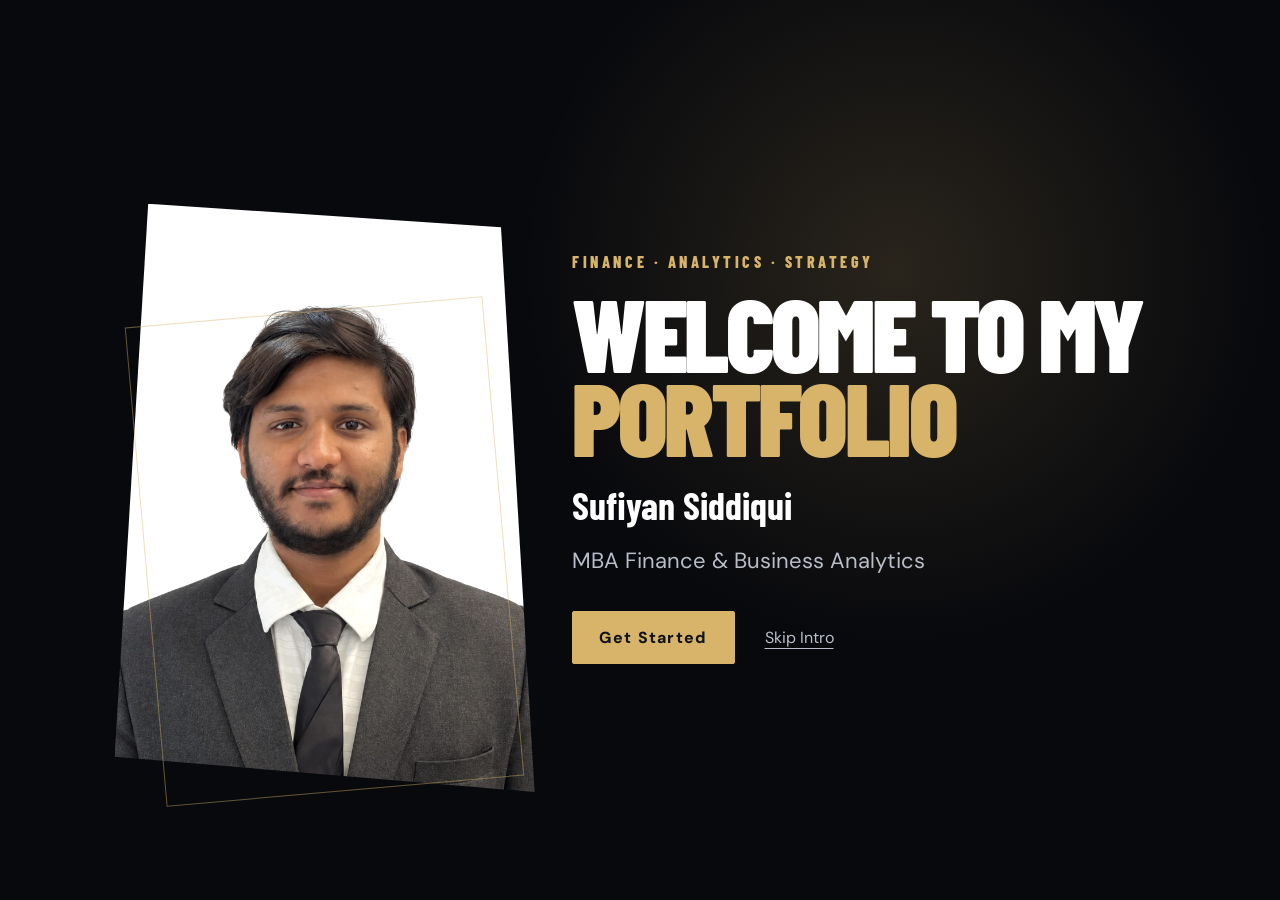
==== index.html @ f009c96b "Force dashboard deployment refresh Co-authored-by: Copilot <223556219+Copilot@users.noreply.github.c" ====
<!doctype html>
<html lang="en">
<head>
<meta charset="utf-8"><meta name="viewport" content="width=device-width,initial-scale=1"><title>Sufiyan Siddiqui | Finance &amp; Business Analytics</title>
<meta name="description" content="Sufiyan Siddiqui — MBA Finance &amp; Business Analytics portfolio."><link rel="stylesheet" href="styles.css?v=menuanchor1">
</head>
<body class="theme-premium">
<div class="motion-lines" aria-hidden="true"></div>
<section class="welcome" id="welcome" aria-label="Welcome">
  <div class="welcome-art"><img src="sufiyan-photo.jpg" alt="Sufiyan Siddiqui"></div>
  <div class="welcome-copy">
    <p class="eyebrow">FINANCE · ANALYTICS · STRATEGY</p><h1>WELCOME TO MY<br><span>PORTFOLIO</span></h1>
    <h2>Sufiyan Siddiqui</h2><p class="role">MBA Finance &amp; Business Analytics</p>
    <div class="welcome-actions"><button class="btn primary" id="getStarted">Get Started</button><button class="text-button" id="skipIntro">Skip Intro</button></div>
  </div>
</section>
<section class="style-screen" id="styleScreen" aria-label="Select portfolio style">
  <div class="style-head"><p class="eyebrow">YOUR VIEW</p><h2>Choose your visual style</h2><p>Select a theme. You can change it any time.</p></div>
  <div class="style-grid">
    <button class="style-card sketch" data-theme="sketch"><span class="preview"><i></i></span><b>Clean Sketch</b><small>Pencil · Minimal · Precise</small></button>
    <button class="style-card premium" data-theme="premium"><span class="preview"><i></i></span><b>Dark Premium</b><small>Cinematic · Gold · Focused</small></button>
    <button class="style-card paper" data-theme="paper"><span class="preview"><i></i></span><b>Pen &amp; Paper</b><small>Warm · Editorial · Personal</small></button>
    <button class="style-card manga" data-theme="manga"><span class="preview"><i></i></span><b>Manga Storyboard</b><small>Graphic · Dynamic · Structured</small></button>
  </div>
</section>
<div class="app-shell" id="app" hidden>
<header class="site-header"><a class="brand" href="#/home" aria-label="Sufiyan Siddiqui home">SS<span>.</span></a><button class="menu-button" aria-expanded="false" aria-controls="mainNav">Menu</button><nav id="mainNav"><a href="#/home">Home</a><a href="#/about">About</a><a href="#/projects">Projects</a><a href="#/experience">Experience</a><a href="#/skills">Skills</a><a href="#/education">Education</a><a href="#/contact">Contact</a></nav><a class="resume" href="sufiyan-siddiqui-resume.pdf" target="_blank">View Resume ↗</a></header>
<button class="character-mini" id="exploreButton" type="button" aria-label="Explore my photos"><img src="sufiyan-photo.jpg?v=about3" alt="Sufiyan Siddiqui"><span>Explore my photos!</span></button>
<div class="explore-modal" id="exploreModal" hidden><div class="explore-dialog" role="dialog" aria-modal="true" aria-labelledby="exploreTitle"><button class="explore-close" id="exploreClose" type="button" aria-label="Close">×</button><p class="section-kicker">EXPLORE / MOMENTS</p><h2 id="exploreTitle">MY PROFESSIONAL JOURNEY</h2><div class="explore-carousel" id="exploreCarousel"><div class="explore-slides"><img src="explore-photo-1.png?v=explore2" alt="Sufiyan Siddiqui photo 1" class="active"><img src="explore-photo-2.png?v=explore2" alt="Sufiyan Siddiqui photo 2"></div><button class="explore-prev" id="explorePrev" type="button" aria-label="Previous photo">‹</button><button class="explore-next" id="exploreNext" type="button" aria-label="Next photo">›</button><div class="explore-dots" id="exploreDots" aria-label="Photo selection"><button class="active" type="button" aria-label="Show photo 1"></button><button type="button" aria-label="Show photo 2"></button></div></div></div></div>
<div class="transition" id="transition" aria-hidden="true"><div><b>LET'S EXPLORE MY WORK!</b><span>SELECTED PROJECTS</span></div></div>
<main id="route" tabindex="-1"></main>
<footer><span>© 2026 Sufiyan Siddiqui</span><button class="theme-switch" id="themeSwitch">Change Style ▦</button></footer>
</div>
<script src="script.js?v=dashboardfix1"></script>
</body></html>
---- styles.css ----
@import url('https://fonts.googleapis.com/css2?family=Barlow+Condensed:wght@600;700;800;900&family=DM+Sans:wght@400;500;600;700&family=Permanent+Marker&display=swap');
*{box-sizing:border-box}html{scroll-behavior:smooth}body{margin:0;font-family:'DM Sans',sans-serif;background:var(--bg);color:var(--text)}
:root{--bg:#08090d;--surface:#12151c;--surface-2:#191d27;--text:#f6f4ef;--heading:#fff;--muted:#b9bdc8;--accent:#d7b46a;--accent-2:#86a9d9;--border:#343846;--button:#d7b46a;--button-text:#111318;--nav:#f3f2ee;--shadow:0 24px 70px #0007}
body.theme-sketch{--bg:#f1efe7;--surface:#fffefa;--surface-2:#e9e6dc;--text:#252728;--heading:#151719;--muted:#62676a;--accent:#df4c45;--accent-2:#42526c;--border:#343434;--button:#252728;--button-text:#fff;--nav:#252728;--shadow:0 18px 50px #25272818}
body.theme-paper{--bg:#e9dfca;--surface:#f8f3e7;--surface-2:#ded1b9;--text:#36291f;--heading:#291d16;--muted:#705f51;--accent:#a94434;--accent-2:#5a6c4a;--border:#9b8974;--button:#473629;--button-text:#fffaf0;--nav:#36291f;--shadow:0 18px 50px #5d493522}
body.theme-manga{--bg:#eeeef0;--surface:#fff;--surface-2:#dcdee3;--text:#17181b;--heading:#111215;--muted:#555861;--accent:#d63434;--accent-2:#1850a0;--border:#17181b;--button:#17181b;--button-text:#fff;--nav:#17181b;--shadow:8px 8px 0 #17181b}
body.theme-premium{--bg:#08090d;--surface:#12151c;--surface-2:#191d27;--text:#f6f4ef;--heading:#fff;--muted:#b9bdc8;--accent:#d7b46a;--accent-2:#86a9d9;--border:#343846;--button:#d7b46a;--button-text:#111318;--nav:#f3f2ee}
a{color:inherit}button{font:inherit}.eyebrow{color:var(--accent)!important;font-family:'Barlow Condensed';font-weight:800;letter-spacing:.22em;text-transform:uppercase}
.welcome{min-height:100vh;display:grid;grid-template-columns:44% 56%;align-items:center;padding:6vw;position:relative;overflow:hidden;background:radial-gradient(circle at 70% 30%,color-mix(in srgb,var(--accent) 16%,transparent),transparent 34%),var(--bg)}
.welcome-art{height:76vh;position:relative;display:flex;align-items:flex-end;justify-content:center}.welcome-art:after{content:'';position:absolute;width:72%;height:70%;border:1px solid color-mix(in srgb,var(--accent) 45%,transparent);transform:rotate(-5deg)}.welcome-art img{height:86%;width:min(420px,88%);object-fit:cover;object-position:center top;filter:saturate(.82) contrast(1.05);clip-path:polygon(8% 0,92% 4%,100% 100%,0 94%);animation:breathe 4s ease-in-out infinite}.welcome-copy{max-width:720px}.welcome-copy h1{font:900 clamp(58px,8vw,126px)/.82 'Barlow Condensed';margin:20px 0;color:var(--heading);letter-spacing:-.035em}.welcome-copy h1 span{color:var(--accent)}.welcome-copy h2{font:700 clamp(24px,3vw,38px)/1 'Barlow Condensed';color:var(--heading);margin:28px 0 8px}.role{font-size:clamp(16px,2vw,22px);color:var(--muted)}
.welcome-actions{display:flex;align-items:center;gap:24px;margin-top:36px}.btn{border:1px solid var(--accent);border-radius:2px;padding:15px 26px;font-weight:800;letter-spacing:.08em;cursor:pointer}.primary{background:var(--button);color:var(--button-text)}.text-button{border:0;background:none;color:var(--muted);cursor:pointer;text-decoration:underline;text-underline-offset:5px}.motion-lines{position:fixed;inset:0;pointer-events:none;opacity:.16;background:repeating-linear-gradient(115deg,transparent 0 34px,var(--accent) 35px 36px)}
.style-screen{position:fixed;inset:0;z-index:20;background:var(--bg);padding:7vh 5vw;overflow:auto;opacity:0;pointer-events:none;transform:translateY(30px);transition:.5s}.style-screen.open{opacity:1;pointer-events:auto;transform:none}.style-head{text-align:center;margin-bottom:38px}.style-head h2{font:800 clamp(42px,6vw,78px)/1 'Barlow Condensed';color:var(--heading);margin:8px}.style-head p:last-child{color:var(--muted)}.style-grid{display:grid;grid-template-columns:repeat(4,1fr);gap:18px;max-width:1180px;margin:auto}.style-card{min-height:300px;background:var(--surface);color:var(--text);border:1px solid var(--border);padding:16px;text-align:left;cursor:pointer;transition:.25s}.style-card:hover{transform:translateY(-8px);box-shadow:var(--shadow);border-color:var(--accent)}.style-card b,.style-card small{display:block}.style-card b{font:700 24px 'Barlow Condensed';margin-top:14px;color:var(--heading)}.style-card small{color:var(--muted);margin-top:5px}.preview{height:205px;display:block;position:relative;background:#ddd;overflow:hidden}.preview i{position:absolute;inset:18%;border:2px solid #333;transform:rotate(-4deg)}.sketch .preview{background:linear-gradient(145deg,#f7f4eb,#d8d4c8)}.premium .preview{background:radial-gradient(circle,#d7b46a55,transparent 30%),#111}.manga .preview{background:repeating-linear-gradient(90deg,#fff 0 48%,#111 49% 50%,#fff 51% 98%)}.paper .preview{background:repeating-linear-gradient(0deg,#f7f1df 0 30px,#c9b99c 31px 32px)}
.app-shell{min-height:100vh}.site-header{height:78px;max-width:1280px;margin:auto;padding:0 24px;display:flex;align-items:center;gap:28px;border-bottom:1px solid var(--border)}.brand{font:900 30px 'Barrow Condensed','Barlow Condensed';text-decoration:none;color:var(--heading)}.brand span{color:var(--accent)}nav{display:flex;gap:22px;margin-left:auto}nav a,.resume{font-size:12px;font-weight:800;text-decoration:none;color:var(--nav);letter-spacing:.08em}nav a:hover,.resume:hover{color:var(--accent)}.resume{border-left:1px solid var(--border);padding-left:20px;color:var(--accent)!important}.menu-button{display:none}.character-mini{position:fixed;right:-20px;bottom:-12px;width:150px;z-index:8;pointer-events:none}.character-mini img{width:130px;height:180px;object-fit:cover;object-position:top;border-radius:70px 70px 8px 8px;border:3px solid var(--accent)}.character-mini span{position:absolute;right:125px;bottom:145px;white-space:nowrap;background:var(--surface);border:1px solid var(--border);padding:8px 12px;font-size:11px;font-weight:800}.transition{position:fixed;inset:0;z-index:50;display:flex;align-items:center;justify-content:center;background:var(--bg);opacity:0;visibility:hidden}.transition.active{visibility:visible;animation:mangaTransition .95s ease both}.transition div{border:3px solid var(--heading);padding:30px 40px;transform:rotate(-3deg);text-align:center}.transition b{display:block;font:900 clamp(32px,6vw,70px) 'Barlow Condensed';color:var(--heading)}.transition span{color:var(--accent);letter-spacing:.25em;font-weight:800}
main{max-width:1280px;margin:auto;padding:70px 24px 110px}.page-enter{animation:pageEnter .6s ease both}.hero-grid{display:grid;grid-template-columns:1.15fr .85fr;gap:54px;align-items:center;min-height:560px}.hero-grid h1,.section-title{font:900 clamp(68px,9vw,128px)/.82 'Barlow Condensed';letter-spacing:-.035em;color:var(--heading);margin:18px 0}.hero-grid h1 span{color:var(--accent)}.hero-grid p{color:var(--muted);max-width:620px;font-size:18px;line-height:1.75}.hero-photo{position:relative}.hero-photo img{width:100%;height:560px;object-fit:cover;object-position:center top;border:1px solid var(--border);box-shadow:var(--shadow)}.hero-photo:before{content:'FINANCE × ANALYTICS';position:absolute;left:-24px;bottom:30px;background:var(--accent);color:#111;padding:10px 18px;font-weight:900;transform:rotate(-3deg)}
.section-kicker{font:800 12px 'Barlow Condensed';letter-spacing:.22em;color:var(--accent)}.section-title{font-size:clamp(52px,7vw,90px);margin:12px 0 28px}.intro{font-size:18px;line-height:1.75;color:var(--muted);max-width:800px}.cards{display:grid;grid-template-columns:repeat(3,1fr);gap:18px;margin-top:42px}.card{background:var(--surface);border:1px solid var(--border);padding:26px;box-shadow:var(--shadow)}.card h3{font:700 28px 'Barlow Condensed';color:var(--heading);margin:12px 0}.card p,.card li{color:var(--muted);line-height:1.65}.card .tag{color:var(--accent);font-size:11px;font-weight:800;letter-spacing:.15em}.text-link{display:inline-block;color:var(--accent)!important;text-decoration:none;font-weight:800;margin-top:16px}.project-grid{display:grid;grid-template-columns:repeat(2,1fr);gap:22px}.project-card{display:block;background:var(--surface);border:1px solid var(--border);padding:28px;text-decoration:none;min-height:270px;position:relative;overflow:hidden}.project-card:after{content:'↗';position:absolute;right:22px;top:18px;color:var(--accent);font-size:28px}.project-card:hover{transform:translateY(-6px);border-color:var(--accent)}.certificate-card img{display:none}.character-mini{appearance:none;border:0;background:transparent;padding:0;pointer-events:auto;cursor:pointer}.character-mini span{pointer-events:none}.explore-open{overflow:hidden}.explore-modal{position:fixed;inset:0;z-index:100;display:grid;place-items:center;padding:24px;background:rgba(0,0,0,.78);backdrop-filter:blur(10px)}.explore-modal[hidden]{display:none}.explore-dialog{position:relative;width:min(1000px,96vw);max-height:88vh;overflow:auto;background:var(--surface);border:1px solid var(--accent);padding:34px}.explore-dialog h2{font-size:clamp(34px,5vw,64px);margin:6px 0 24px;color:var(--heading)}.explore-close{position:absolute;right:16px;top:12px;width:42px;height:42px;border:1px solid var(--border);background:var(--surface);color:var(--heading);font-size:30px;cursor:pointer}.explore-carousel{position:relative;max-width:760px;margin:auto}.explore-slides{position:relative;width:100%;height:min(62vh,620px)}.explore-slides img{position:absolute;inset:0;width:100%;height:100%;object-fit:contain;opacity:0;pointer-events:none;transition:opacity .35s ease}.explore-slides img.active{opacity:1}.explore-prev,.explore-next{position:absolute;top:50%;transform:translateY(-50%);width:48px;height:48px;border:1px solid var(--border);border-radius:50%;background:var(--surface);color:var(--heading);font-size:34px;cursor:pointer}.explore-prev{left:-60px}.explore-next{right:-60px}.explore-dots{display:flex;justify-content:center;gap:10px;margin-top:16px}.explore-dots button{width:10px;height:10px;padding:0;border-radius:50%;border:1px solid var(--accent);background:transparent}.explore-dots button.active{background:var(--accent)}.project-card h2{font:800 38px/.95 'Barlow Condensed';color:var(--heading);max-width:420px}.project-card p{color:var(--muted);line-height:1.65}.chips{display:flex;gap:8px;flex-wrap:wrap}.chips span{border:1px solid var(--border);padding:7px 9px;font-size:11px;color:var(--muted)}
.detail-head{display:grid;grid-template-columns:1fr 300px;gap:30px;align-items:end;padding-bottom:30px;border-bottom:1px solid var(--border)}.detail-head h1{font:900 clamp(52px,8vw,100px)/.85 'Barlow Condensed';color:var(--heading);margin:12px 0}.detail-head img{width:100%;max-height:290px;object-fit:cover;border:1px solid var(--border)}.detail-grid{display:grid;grid-template-columns:repeat(2,1fr);gap:18px;margin-top:26px}.detail-grid .card ul{padding-left:18px}.actions{display:flex;gap:12px;flex-wrap:wrap;margin-top:24px}.actions a{background:var(--button);color:var(--button-text)!important;text-decoration:none;padding:12px 16px;font-weight:800}.actions a.secondary{background:transparent;color:var(--text)!important;border:1px solid var(--border)}
.contact-grid{display:grid;grid-template-columns:repeat(2,1fr);gap:18px}.contact-card{padding:24px;background:var(--surface);border:1px solid var(--border)}.contact-card span{display:block;color:var(--muted);font-size:11px;letter-spacing:.15em}.contact-card a{color:var(--heading);text-decoration:none;font-weight:700}.timeline{border-left:1px solid var(--accent);padding-left:28px;margin-top:40px}.timeline article{position:relative;margin-bottom:40px}.timeline article:before{content:'';width:12px;height:12px;background:var(--accent);position:absolute;left:-35px;top:4px;border-radius:50%}footer{max-width:1280px;margin:auto;border-top:1px solid var(--border);padding:22px 24px;display:flex;justify-content:space-between;color:var(--muted);font-size:11px}.theme-switch{border:0;background:none;color:var(--accent);cursor:pointer;font-weight:800}
.interview-card{grid-column:1/-1}.interview-card video{width:100%;max-height:520px;margin-top:18px;background:#000;display:block}.character-mini img{object-position:center 18%}.character-mini span{right:112px}@keyframes breathe{50%{transform:translateY(-5px)}}@keyframes pageEnter{from{opacity:0;transform:translateY(18px)}to{opacity:1;transform:none}}@keyframes mangaTransition{0%{opacity:0;clip-path:inset(0 100% 0 0)}18%{opacity:1}70%{opacity:1;clip-path:inset(0)}100%{opacity:0;visibility:hidden}}
@media(max-width:900px){.welcome{grid-template-columns:1fr;padding:45px 20px}.welcome-art{height:38vh}.welcome-art img{height:100%}.welcome-copy h1{font-size:62px}.style-grid{grid-template-columns:repeat(2,1fr)}.hero-grid,.detail-head{grid-template-columns:1fr}.hero-photo img{height:430px}.cards,.project-grid,.detail-grid,.contact-grid{grid-template-columns:1fr 1fr}.site-header{height:auto;padding:14px 18px;flex-wrap:wrap}.menu-button{display:block;margin-left:auto;background:none;border:1px solid var(--border);color:var(--nav);padding:7px 10px}.site-header nav{display:none;width:100%;order:4;margin:10px 0 0;flex-wrap:wrap}.site-header nav.open{display:flex}.resume{border:0;padding:0}}
@media(max-width:560px){.welcome{display:block}.welcome-art{height:330px;margin-bottom:24px}.welcome-copy h1{font-size:52px}.style-screen{padding:32px 14px}.style-grid{grid-template-columns:1fr}.style-card{min-height:230px}.preview{height:150px}.cards,.project-grid,.detail-grid,.contact-grid{grid-template-columns:1fr}.hero-grid h1{font-size:70px}.hero-photo img{height:390px}main{padding:48px 16px 90px}.character-mini{display:none}.resume{font-size:10px}nav{gap:14px}.transition div{padding:20px;width:calc(100% - 30px)} }
@media(prefers-reduced-motion:reduce){*,*:before,*:after{animation-duration:.01ms!important;animation-iteration-count:1!important;scroll-behavior:auto!important}}
@media(max-width:560px){.character-mini{display:block;width:112px;right:-8px}.character-mini img{width:96px;height:132px}.character-mini span{right:88px;bottom:108px;font-size:9px;max-width:150px;white-space:normal}.explore-dialog{padding:24px 14px}.explore-slides{height:min(55vh,430px)}.explore-prev{left:-4px}.explore-next{right:-4px}.explore-prev,.explore-next{width:42px;height:42px;background:color-mix(in srgb,var(--surface) 90%,transparent)}.site-header{position:sticky;top:0;z-index:40;background:var(--bg)}.site-header nav.open{display:flex!important;flex-direction:column;width:220px;position:absolute;top:calc(100% + 6px);right:12px;left:auto;z-index:30;margin:0;padding:8px;background:var(--surface);border:1px solid var(--border);box-shadow:var(--shadow)}.site-header nav.open a{padding:11px 12px;border-bottom:1px solid var(--border);text-align:right}.menu-button{position:relative;z-index:31;touch-action:manipulation}}
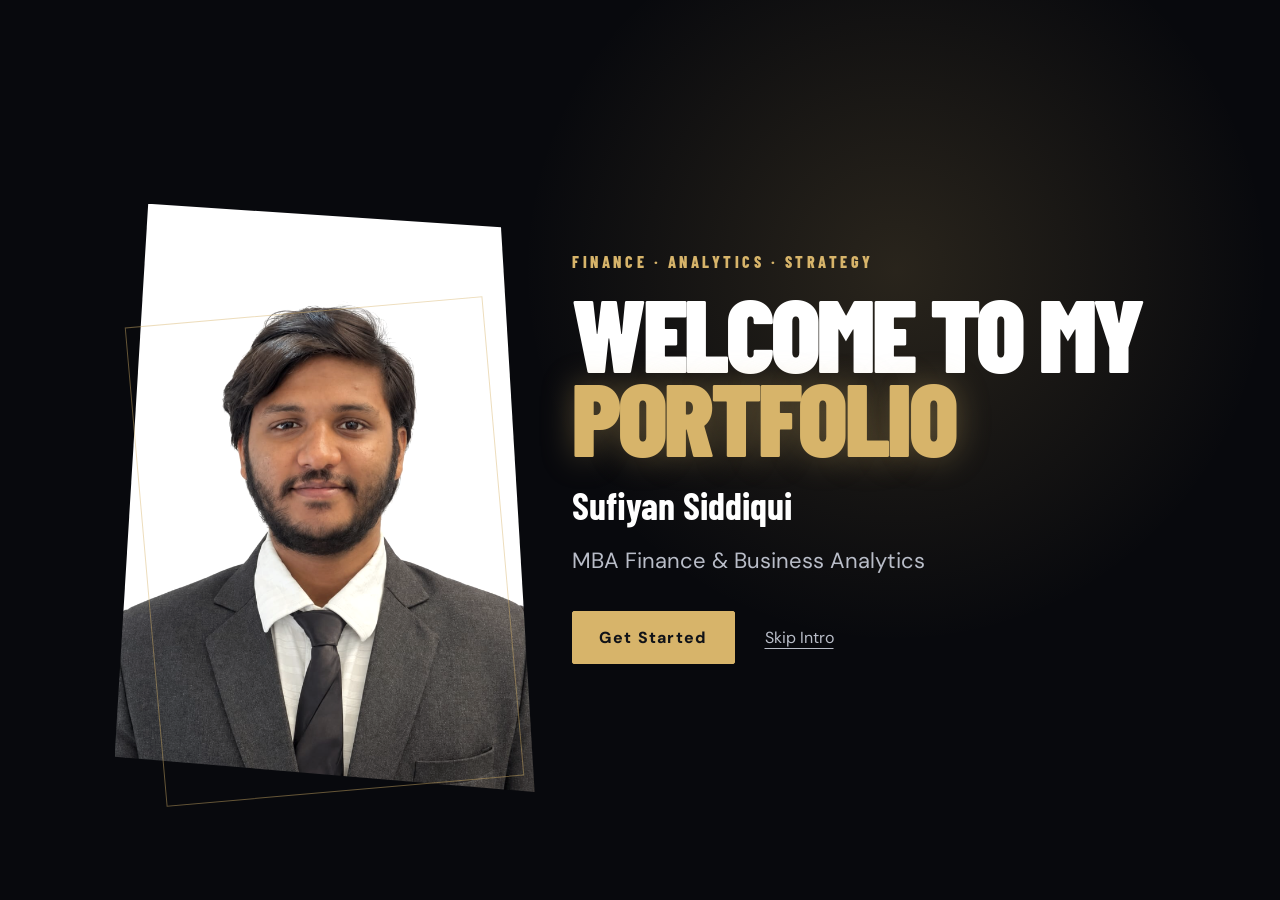
==== commit 7ef4293f: "Style manga and sketch portfolio themes Co-authored-by: Copilot <223556219+Copilot@users.noreply.git" ====
--- a/index.html
+++ b/index.html
@@ -2,12 +2,12 @@
 <html lang="en">
 <head>
 <meta charset="utf-8"><meta name="viewport" content="width=device-width,initial-scale=1"><title>Sufiyan Siddiqui | Finance &amp; Business Analytics</title>
-<meta name="description" content="Sufiyan Siddiqui — MBA Finance &amp; Business Analytics portfolio."><link rel="stylesheet" href="styles.css?v=menuanchor1">
+<meta name="description" content="Sufiyan Siddiqui — MBA Finance &amp; Business Analytics portfolio."><link rel="stylesheet" href="styles.css?v=theme-layouts-3">
 </head>
 <body class="theme-premium">
 <div class="motion-lines" aria-hidden="true"></div>
 <section class="welcome" id="welcome" aria-label="Welcome">
-  <div class="welcome-art"><img src="sufiyan-photo.jpg" alt="Sufiyan Siddiqui"></div>
+  <div class="welcome-art"><img src="sufiyan-photo.jpg" alt="Sufiyan Siddiqui" fetchpriority="high"></div>
   <div class="welcome-copy">
     <p class="eyebrow">FINANCE · ANALYTICS · STRATEGY</p><h1>WELCOME TO MY<br><span>PORTFOLIO</span></h1>
     <h2>Sufiyan Siddiqui</h2><p class="role">MBA Finance &amp; Business Analytics</p>
@@ -23,13 +23,15 @@
     <button class="style-card manga" data-theme="manga"><span class="preview"><i></i></span><b>Manga Storyboard</b><small>Graphic · Dynamic · Structured</small></button>
   </div>
 </section>
+<div class="reading-progress" role="progressbar" aria-label="Reading progress" aria-valuemin="0" aria-valuemax="100" aria-valuenow="0" hidden><span></span></div>
 <div class="app-shell" id="app" hidden>
-<header class="site-header"><a class="brand" href="#/home" aria-label="Sufiyan Siddiqui home">SS<span>.</span></a><button class="menu-button" aria-expanded="false" aria-controls="mainNav">Menu</button><nav id="mainNav"><a href="#/home">Home</a><a href="#/about">About</a><a href="#/projects">Projects</a><a href="#/experience">Experience</a><a href="#/skills">Skills</a><a href="#/education">Education</a><a href="#/contact">Contact</a></nav><a class="resume" href="sufiyan-siddiqui-resume.pdf" target="_blank">View Resume ↗</a></header>
+<header class="site-header"><a class="brand" href="#/home" aria-label="Sufiyan Siddiqui home">SS<span>.</span></a><button class="menu-button" aria-expanded="false" aria-controls="mainNav">Menu</button><nav id="mainNav"><a href="#/home">Home</a><a href="#/about">About</a><a href="#/projects">Projects</a><a href="#/experience">Experience</a><a href="#/skills">Skills</a><a href="#/education">Education</a><a href="#/contact">Contact</a></nav><a class="hire-nav" href="#/contact">Hire Me</a><a class="resume" href="sufiyan-siddiqui-resume.pdf" target="_blank" rel="noopener">View Resume ↗</a></header>
 <button class="character-mini" id="exploreButton" type="button" aria-label="Explore my photos"><img src="sufiyan-photo.jpg?v=about3" alt="Sufiyan Siddiqui"><span>Explore my photos!</span></button>
-<div class="explore-modal" id="exploreModal" hidden><div class="explore-dialog" role="dialog" aria-modal="true" aria-labelledby="exploreTitle"><button class="explore-close" id="exploreClose" type="button" aria-label="Close">×</button><p class="section-kicker">EXPLORE / MOMENTS</p><h2 id="exploreTitle">MY PROFESSIONAL JOURNEY</h2><div class="explore-carousel" id="exploreCarousel"><div class="explore-slides"><img src="explore-photo-1.png?v=explore2" alt="Sufiyan Siddiqui photo 1" class="active"><img src="explore-photo-2.png?v=explore2" alt="Sufiyan Siddiqui photo 2"></div><button class="explore-prev" id="explorePrev" type="button" aria-label="Previous photo">‹</button><button class="explore-next" id="exploreNext" type="button" aria-label="Next photo">›</button><div class="explore-dots" id="exploreDots" aria-label="Photo selection"><button class="active" type="button" aria-label="Show photo 1"></button><button type="button" aria-label="Show photo 2"></button></div></div></div></div>
+<div class="explore-modal" id="exploreModal" hidden><div class="explore-dialog" role="dialog" aria-modal="true" aria-labelledby="exploreTitle"><button class="explore-close" id="exploreClose" type="button" aria-label="Close">×</button><p class="section-kicker">EXPLORE / MOMENTS</p><h2 id="exploreTitle">MY PROFESSIONAL JOURNEY</h2><div class="explore-carousel" id="exploreCarousel"><div class="explore-slides"><img src="explore-photo-1.png?v=explore2" alt="Sufiyan Siddiqui photo 1" class="active" loading="lazy"><img src="explore-photo-2.png?v=explore2" alt="Sufiyan Siddiqui photo 2" loading="lazy"></div><button class="explore-prev" id="explorePrev" type="button" aria-label="Previous photo">‹</button><button class="explore-next" id="exploreNext" type="button" aria-label="Next photo">›</button><div class="explore-dots" id="exploreDots" aria-label="Photo selection"><button class="active" type="button" aria-label="Show photo 1"></button><button type="button" aria-label="Show photo 2"></button></div></div></div></div>
 <div class="transition" id="transition" aria-hidden="true"><div><b>LET'S EXPLORE MY WORK!</b><span>SELECTED PROJECTS</span></div></div>
 <main id="route" tabindex="-1"></main>
+<button class="back-to-top" id="backToTop" type="button" aria-label="Back to top" hidden>↑</button>
 <footer><span>© 2026 Sufiyan Siddiqui</span><button class="theme-switch" id="themeSwitch">Change Style ▦</button></footer>
 </div>
-<script src="script.js?v=dashboardfix1"></script>
+<script src="script.js?v=theme-layouts-3"></script>
 </body></html>
--- a/styles.css
+++ b/styles.css
@@ -1,7 +1,7 @@
 @import url('https://fonts.googleapis.com/css2?family=Barlow+Condensed:wght@600;700;800;900&family=DM+Sans:wght@400;500;600;700&family=Permanent+Marker&display=swap');
-*{box-sizing:border-box}html{scroll-behavior:smooth}body{margin:0;font-family:'DM Sans',sans-serif;background:var(--bg);color:var(--text)}
+*{box-sizing:border-box}[hidden]{display:none!important}html{scroll-behavior:smooth}body{margin:0;font-family:'DM Sans',sans-serif;background:var(--bg);color:var(--text)}
 :root{--bg:#08090d;--surface:#12151c;--surface-2:#191d27;--text:#f6f4ef;--heading:#fff;--muted:#b9bdc8;--accent:#d7b46a;--accent-2:#86a9d9;--border:#343846;--button:#d7b46a;--button-text:#111318;--nav:#f3f2ee;--shadow:0 24px 70px #0007}
-body.theme-sketch{--bg:#f1efe7;--surface:#fffefa;--surface-2:#e9e6dc;--text:#252728;--heading:#151719;--muted:#62676a;--accent:#df4c45;--accent-2:#42526c;--border:#343434;--button:#252728;--button-text:#fff;--nav:#252728;--shadow:0 18px 50px #25272818}
+body.theme-sketch{--bg:#f3ecd9;--surface:#fffaf0;--surface-2:#eadfc9;--text:#332b24;--heading:#28231e;--muted:#66594d;--accent:#aa392b;--accent-2:#66594d;--border:#b8a88d;--button:#332b24;--button-text:#fffaf0;--nav:#332b24;--shadow:3px 8px 18px #57432b24}
 body.theme-paper{--bg:#e9dfca;--surface:#f8f3e7;--surface-2:#ded1b9;--text:#36291f;--heading:#291d16;--muted:#705f51;--accent:#a94434;--accent-2:#5a6c4a;--border:#9b8974;--button:#473629;--button-text:#fffaf0;--nav:#36291f;--shadow:0 18px 50px #5d493522}
 body.theme-manga{--bg:#eeeef0;--surface:#fff;--surface-2:#dcdee3;--text:#17181b;--heading:#111215;--muted:#555861;--accent:#d63434;--accent-2:#1850a0;--border:#17181b;--button:#17181b;--button-text:#fff;--nav:#17181b;--shadow:8px 8px 0 #17181b}
 body.theme-premium{--bg:#08090d;--surface:#12151c;--surface-2:#191d27;--text:#f6f4ef;--heading:#fff;--muted:#b9bdc8;--accent:#d7b46a;--accent-2:#86a9d9;--border:#343846;--button:#d7b46a;--button-text:#111318;--nav:#f3f2ee}
@@ -9,7 +9,7 @@
 .welcome{min-height:100vh;display:grid;grid-template-columns:44% 56%;align-items:center;padding:6vw;position:relative;overflow:hidden;background:radial-gradient(circle at 70% 30%,color-mix(in srgb,var(--accent) 16%,transparent),transparent 34%),var(--bg)}
 .welcome-art{height:76vh;position:relative;display:flex;align-items:flex-end;justify-content:center}.welcome-art:after{content:'';position:absolute;width:72%;height:70%;border:1px solid color-mix(in srgb,var(--accent) 45%,transparent);transform:rotate(-5deg)}.welcome-art img{height:86%;width:min(420px,88%);object-fit:cover;object-position:center top;filter:saturate(.82) contrast(1.05);clip-path:polygon(8% 0,92% 4%,100% 100%,0 94%);animation:breathe 4s ease-in-out infinite}.welcome-copy{max-width:720px}.welcome-copy h1{font:900 clamp(58px,8vw,126px)/.82 'Barlow Condensed';margin:20px 0;color:var(--heading);letter-spacing:-.035em}.welcome-copy h1 span{color:var(--accent)}.welcome-copy h2{font:700 clamp(24px,3vw,38px)/1 'Barlow Condensed';color:var(--heading);margin:28px 0 8px}.role{font-size:clamp(16px,2vw,22px);color:var(--muted)}
 .welcome-actions{display:flex;align-items:center;gap:24px;margin-top:36px}.btn{border:1px solid var(--accent);border-radius:2px;padding:15px 26px;font-weight:800;letter-spacing:.08em;cursor:pointer}.primary{background:var(--button);color:var(--button-text)}.text-button{border:0;background:none;color:var(--muted);cursor:pointer;text-decoration:underline;text-underline-offset:5px}.motion-lines{position:fixed;inset:0;pointer-events:none;opacity:.16;background:repeating-linear-gradient(115deg,transparent 0 34px,var(--accent) 35px 36px)}
-.style-screen{position:fixed;inset:0;z-index:20;background:var(--bg);padding:7vh 5vw;overflow:auto;opacity:0;pointer-events:none;transform:translateY(30px);transition:.5s}.style-screen.open{opacity:1;pointer-events:auto;transform:none}.style-head{text-align:center;margin-bottom:38px}.style-head h2{font:800 clamp(42px,6vw,78px)/1 'Barlow Condensed';color:var(--heading);margin:8px}.style-head p:last-child{color:var(--muted)}.style-grid{display:grid;grid-template-columns:repeat(4,1fr);gap:18px;max-width:1180px;margin:auto}.style-card{min-height:300px;background:var(--surface);color:var(--text);border:1px solid var(--border);padding:16px;text-align:left;cursor:pointer;transition:.25s}.style-card:hover{transform:translateY(-8px);box-shadow:var(--shadow);border-color:var(--accent)}.style-card b,.style-card small{display:block}.style-card b{font:700 24px 'Barlow Condensed';margin-top:14px;color:var(--heading)}.style-card small{color:var(--muted);margin-top:5px}.preview{height:205px;display:block;position:relative;background:#ddd;overflow:hidden}.preview i{position:absolute;inset:18%;border:2px solid #333;transform:rotate(-4deg)}.sketch .preview{background:linear-gradient(145deg,#f7f4eb,#d8d4c8)}.premium .preview{background:radial-gradient(circle,#d7b46a55,transparent 30%),#111}.manga .preview{background:repeating-linear-gradient(90deg,#fff 0 48%,#111 49% 50%,#fff 51% 98%)}.paper .preview{background:repeating-linear-gradient(0deg,#f7f1df 0 30px,#c9b99c 31px 32px)}
+.style-screen{position:fixed;inset:0;z-index:20;background:var(--bg);padding:7vh 5vw;overflow:auto;opacity:0;visibility:hidden;pointer-events:none;transform:translateY(30px);transition:opacity .5s,transform .5s,visibility 0s linear .5s}.style-screen.open{opacity:1;visibility:visible;pointer-events:auto;transform:none;transition:opacity .5s,transform .5s,visibility 0s}.style-head{text-align:center;margin-bottom:38px}.style-head h2{font:800 clamp(42px,6vw,78px)/1 'Barlow Condensed';color:var(--heading);margin:8px}.style-head p:last-child{color:var(--muted)}.style-grid{display:grid;grid-template-columns:repeat(4,1fr);gap:18px;max-width:1180px;margin:auto}.style-card{min-height:300px;background:var(--surface);color:var(--text);border:1px solid var(--border);padding:16px;text-align:left;cursor:pointer;transition:.25s}.style-card:hover{transform:translateY(-8px);box-shadow:var(--shadow);border-color:var(--accent)}.style-card b,.style-card small{display:block}.style-card b{font:700 24px 'Barlow Condensed';margin-top:14px;color:var(--heading)}.style-card small{color:var(--muted);margin-top:5px}.preview{height:205px;display:block;position:relative;background:#ddd;overflow:hidden}.preview i{position:absolute;inset:18%;border:2px solid #333;transform:rotate(-4deg)}.sketch .preview{background:linear-gradient(145deg,#f7f4eb,#d8d4c8)}.premium .preview{background:radial-gradient(circle,#d7b46a55,transparent 30%),#111}.manga .preview{background:repeating-linear-gradient(90deg,#fff 0 48%,#111 49% 50%,#fff 51% 98%)}.paper .preview{background:repeating-linear-gradient(0deg,#f7f1df 0 30px,#c9b99c 31px 32px)}
 .app-shell{min-height:100vh}.site-header{height:78px;max-width:1280px;margin:auto;padding:0 24px;display:flex;align-items:center;gap:28px;border-bottom:1px solid var(--border)}.brand{font:900 30px 'Barrow Condensed','Barlow Condensed';text-decoration:none;color:var(--heading)}.brand span{color:var(--accent)}nav{display:flex;gap:22px;margin-left:auto}nav a,.resume{font-size:12px;font-weight:800;text-decoration:none;color:var(--nav);letter-spacing:.08em}nav a:hover,.resume:hover{color:var(--accent)}.resume{border-left:1px solid var(--border);padding-left:20px;color:var(--accent)!important}.menu-button{display:none}.character-mini{position:fixed;right:-20px;bottom:-12px;width:150px;z-index:8;pointer-events:none}.character-mini img{width:130px;height:180px;object-fit:cover;object-position:top;border-radius:70px 70px 8px 8px;border:3px solid var(--accent)}.character-mini span{position:absolute;right:125px;bottom:145px;white-space:nowrap;background:var(--surface);border:1px solid var(--border);padding:8px 12px;font-size:11px;font-weight:800}.transition{position:fixed;inset:0;z-index:50;display:flex;align-items:center;justify-content:center;background:var(--bg);opacity:0;visibility:hidden}.transition.active{visibility:visible;animation:mangaTransition .95s ease both}.transition div{border:3px solid var(--heading);padding:30px 40px;transform:rotate(-3deg);text-align:center}.transition b{display:block;font:900 clamp(32px,6vw,70px) 'Barlow Condensed';color:var(--heading)}.transition span{color:var(--accent);letter-spacing:.25em;font-weight:800}
 main{max-width:1280px;margin:auto;padding:70px 24px 110px}.page-enter{animation:pageEnter .6s ease both}.hero-grid{display:grid;grid-template-columns:1.15fr .85fr;gap:54px;align-items:center;min-height:560px}.hero-grid h1,.section-title{font:900 clamp(68px,9vw,128px)/.82 'Barlow Condensed';letter-spacing:-.035em;color:var(--heading);margin:18px 0}.hero-grid h1 span{color:var(--accent)}.hero-grid p{color:var(--muted);max-width:620px;font-size:18px;line-height:1.75}.hero-photo{position:relative}.hero-photo img{width:100%;height:560px;object-fit:cover;object-position:center top;border:1px solid var(--border);box-shadow:var(--shadow)}.hero-photo:before{content:'FINANCE × ANALYTICS';position:absolute;left:-24px;bottom:30px;background:var(--accent);color:#111;padding:10px 18px;font-weight:900;transform:rotate(-3deg)}
 .section-kicker{font:800 12px 'Barlow Condensed';letter-spacing:.22em;color:var(--accent)}.section-title{font-size:clamp(52px,7vw,90px);margin:12px 0 28px}.intro{font-size:18px;line-height:1.75;color:var(--muted);max-width:800px}.cards{display:grid;grid-template-columns:repeat(3,1fr);gap:18px;margin-top:42px}.card{background:var(--surface);border:1px solid var(--border);padding:26px;box-shadow:var(--shadow)}.card h3{font:700 28px 'Barlow Condensed';color:var(--heading);margin:12px 0}.card p,.card li{color:var(--muted);line-height:1.65}.card .tag{color:var(--accent);font-size:11px;font-weight:800;letter-spacing:.15em}.text-link{display:inline-block;color:var(--accent)!important;text-decoration:none;font-weight:800;margin-top:16px}.project-grid{display:grid;grid-template-columns:repeat(2,1fr);gap:22px}.project-card{display:block;background:var(--surface);border:1px solid var(--border);padding:28px;text-decoration:none;min-height:270px;position:relative;overflow:hidden}.project-card:after{content:'↗';position:absolute;right:22px;top:18px;color:var(--accent);font-size:28px}.project-card:hover{transform:translateY(-6px);border-color:var(--accent)}.certificate-card img{display:none}.character-mini{appearance:none;border:0;background:transparent;padding:0;pointer-events:auto;cursor:pointer}.character-mini span{pointer-events:none}.explore-open{overflow:hidden}.explore-modal{position:fixed;inset:0;z-index:100;display:grid;place-items:center;padding:24px;background:rgba(0,0,0,.78);backdrop-filter:blur(10px)}.explore-modal[hidden]{display:none}.explore-dialog{position:relative;width:min(1000px,96vw);max-height:88vh;overflow:auto;background:var(--surface);border:1px solid var(--accent);padding:34px}.explore-dialog h2{font-size:clamp(34px,5vw,64px);margin:6px 0 24px;color:var(--heading)}.explore-close{position:absolute;right:16px;top:12px;width:42px;height:42px;border:1px solid var(--border);background:var(--surface);color:var(--heading);font-size:30px;cursor:pointer}.explore-carousel{position:relative;max-width:760px;margin:auto}.explore-slides{position:relative;width:100%;height:min(62vh,620px)}.explore-slides img{position:absolute;inset:0;width:100%;height:100%;object-fit:contain;opacity:0;pointer-events:none;transition:opacity .35s ease}.explore-slides img.active{opacity:1}.explore-prev,.explore-next{position:absolute;top:50%;transform:translateY(-50%);width:48px;height:48px;border:1px solid var(--border);border-radius:50%;background:var(--surface);color:var(--heading);font-size:34px;cursor:pointer}.explore-prev{left:-60px}.explore-next{right:-60px}.explore-dots{display:flex;justify-content:center;gap:10px;margin-top:16px}.explore-dots button{width:10px;height:10px;padding:0;border-radius:50%;border:1px solid var(--accent);background:transparent}.explore-dots button.active{background:var(--accent)}.project-card h2{font:800 38px/.95 'Barlow Condensed';color:var(--heading);max-width:420px}.project-card p{color:var(--muted);line-height:1.65}.chips{display:flex;gap:8px;flex-wrap:wrap}.chips span{border:1px solid var(--border);padding:7px 9px;font-size:11px;color:var(--muted)}
@@ -19,4 +19,193 @@
 @media(max-width:900px){.welcome{grid-template-columns:1fr;padding:45px 20px}.welcome-art{height:38vh}.welcome-art img{height:100%}.welcome-copy h1{font-size:62px}.style-grid{grid-template-columns:repeat(2,1fr)}.hero-grid,.detail-head{grid-template-columns:1fr}.hero-photo img{height:430px}.cards,.project-grid,.detail-grid,.contact-grid{grid-template-columns:1fr 1fr}.site-header{height:auto;padding:14px 18px;flex-wrap:wrap}.menu-button{display:block;margin-left:auto;background:none;border:1px solid var(--border);color:var(--nav);padding:7px 10px}.site-header nav{display:none;width:100%;order:4;margin:10px 0 0;flex-wrap:wrap}.site-header nav.open{display:flex}.resume{border:0;padding:0}}
 @media(max-width:560px){.welcome{display:block}.welcome-art{height:330px;margin-bottom:24px}.welcome-copy h1{font-size:52px}.style-screen{padding:32px 14px}.style-grid{grid-template-columns:1fr}.style-card{min-height:230px}.preview{height:150px}.cards,.project-grid,.detail-grid,.contact-grid{grid-template-columns:1fr}.hero-grid h1{font-size:70px}.hero-photo img{height:390px}main{padding:48px 16px 90px}.character-mini{display:none}.resume{font-size:10px}nav{gap:14px}.transition div{padding:20px;width:calc(100% - 30px)} }
 @media(prefers-reduced-motion:reduce){*,*:before,*:after{animation-duration:.01ms!important;animation-iteration-count:1!important;scroll-behavior:auto!important}}
-@media(max-width:560px){.character-mini{display:block;width:112px;right:-8px}.character-mini img{width:96px;height:132px}.character-mini span{right:88px;bottom:108px;font-size:9px;max-width:150px;white-space:normal}.explore-dialog{padding:24px 14px}.explore-slides{height:min(55vh,430px)}.explore-prev{left:-4px}.explore-next{right:-4px}.explore-prev,.explore-next{width:42px;height:42px;background:color-mix(in srgb,var(--surface) 90%,transparent)}.site-header{position:sticky;top:0;z-index:40;background:var(--bg)}.site-header nav.open{display:flex!important;flex-direction:column;width:220px;position:absolute;top:calc(100% + 6px);right:12px;left:auto;z-index:30;margin:0;padding:8px;background:var(--surface);border:1px solid var(--border);box-shadow:var(--shadow)}.site-header nav.open a{padding:11px 12px;border-bottom:1px solid var(--border);text-align:right}.menu-button{position:relative;z-index:31;touch-action:manipulation}}
+@media(max-width:560px){.character-mini{display:none}#route .explore-inline{display:inline-flex}.explore-dialog{padding:24px 14px}.explore-slides{height:min(55vh,430px)}.explore-prev{left:-4px}.explore-next{right:-4px}.explore-prev,.explore-next{width:42px;height:42px;background:color-mix(in srgb,var(--surface) 90%,transparent)}.site-header{position:sticky;top:0;z-index:40;background:var(--bg)}.site-header nav.open{display:flex!important;flex-direction:column;width:220px;position:absolute;top:calc(100% + 6px);right:12px;left:auto;z-index:30;margin:0;padding:8px;background:var(--surface);border:1px solid var(--border);box-shadow:var(--shadow)}.site-header nav.open a{padding:11px 12px;border-bottom:1px solid var(--border);text-align:right}.menu-button{position:relative;z-index:31;touch-action:manipulation}}
+.reading-progress{position:fixed;inset:0 0 auto;height:3px;z-index:120;background:color-mix(in srgb,var(--accent) 18%,transparent);pointer-events:none}.reading-progress[hidden]{display:none}.reading-progress span{display:block;width:100%;height:100%;background:var(--accent);transform:scaleX(0);transform-origin:left center;transition:transform .12s linear}.explore-inline{display:none}
+.style-screen{z-index:80}.site-header nav a{position:relative;transition:color .2s ease}.site-header nav a:after{content:'';position:absolute;left:0;right:100%;bottom:-7px;height:2px;background:var(--accent);transition:right .2s ease}.site-header nav a:hover:after,.site-header nav a.active:after{right:0}.site-header nav a.active{color:var(--accent)}.hire-nav{background:var(--button);color:var(--button-text)!important;padding:10px 15px;text-decoration:none;font-size:12px;font-weight:900;letter-spacing:.08em;transition:transform .2s,box-shadow .2s}.hire-nav:hover,.actions a:hover,.btn:hover{transform:translateY(-2px);box-shadow:0 8px 24px color-mix(in srgb,var(--accent) 28%,transparent)}.actions a,.btn,.project-card,.card,.style-card,.theme-switch,.back-to-top,.menu-button{transition:transform .22s ease,border-color .22s ease,background-color .22s ease,box-shadow .22s ease}
+.theme-switch{position:relative;z-index:9}
+.hire-cta{background:var(--accent)!important;color:var(--button-text)!important}.project-cta{margin-top:42px;padding:26px;background:var(--surface);border:1px solid var(--border);box-shadow:var(--shadow)}.project-cta>p{margin:0;color:var(--muted);font-size:18px}.project-cta .actions{margin-top:14px}.back-to-top{position:fixed;left:22px;bottom:22px;z-index:60;width:46px;height:46px;border:1px solid var(--accent);background:var(--surface);color:var(--accent);font-size:24px;cursor:pointer;box-shadow:var(--shadow)}.back-to-top[hidden]{display:none}.back-to-top:hover{transform:translateY(-4px)}:focus-visible{outline:3px solid var(--accent-2);outline-offset:3px}
+.reveal{opacity:0;transform:translateY(18px);transition:opacity .55s ease,transform .55s cubic-bezier(.2,.7,.2,1);transition-delay:calc(var(--reveal-order,0)*45ms)}.reveal.revealed{opacity:1;transform:none}.hero-grid h1{animation:titleReveal .75s both}.hero-grid .actions{animation:titleReveal .65s .18s both}.hero-photo img{animation:portraitReveal .9s .08s both}.project-card:hover{box-shadow:var(--shadow)}.project-card:focus-visible,.style-card:focus-visible,.actions a:focus-visible,.hire-nav:focus-visible{outline-offset:4px}
+body.theme-premium .welcome-copy h1 span{ text-shadow:0 0 32px color-mix(in srgb,var(--accent) 35%,transparent)}body.theme-premium .section-title{ text-shadow:0 10px 34px #0005}body.theme-premium .project-card:hover{box-shadow:0 18px 50px #0008,0 0 0 1px var(--accent)}
+body.theme-sketch .section-title,body.theme-sketch .project-card h2{ text-decoration:underline;text-decoration-color:color-mix(in srgb,var(--accent) 58%,transparent);text-decoration-thickness:2px;text-underline-offset:8px}body.theme-sketch .card,body.theme-sketch .project-card{box-shadow:3px 4px 0 color-mix(in srgb,var(--text) 10%,transparent)}
+body.theme-paper .section-title,body.theme-paper .project-card h2{font-family:'Permanent Marker','Barlow Condensed',cursive}body.theme-paper .card,body.theme-paper .project-card{border-style:dashed}
+body.theme-manga .project-card{border:2px solid var(--text);box-shadow:6px 6px 0 var(--text)}body.theme-manga .project-card:hover{box-shadow:10px 10px 0 var(--accent);transform:translate(-3px,-3px)}body.theme-manga .section-title{display:inline-block;border-bottom:4px solid var(--text);padding-bottom:8px}body.theme-manga .transition div{box-shadow:8px 8px 0 var(--accent);border-width:4px}
+@keyframes titleReveal{from{opacity:0;transform:translateY(16px);clip-path:inset(0 0 35%)}to{opacity:1;transform:none;clip-path:inset(0)}}@keyframes portraitReveal{from{opacity:0;transform:translateY(18px) scale(.985)}to{opacity:1;transform:none}}
+@media(max-width:900px){.hire-nav{margin-left:auto}.site-header nav{order:5}.resume{margin-left:0}.back-to-top{left:14px;bottom:14px}}
+@media(max-width:560px){.hire-nav{padding:8px 10px;font-size:10px}.site-header{gap:12px}.resume{font-size:10px}.project-cta{padding:20px}.reading-progress{height:3px}}
+@media(prefers-reduced-motion:reduce){.reveal,.reveal.revealed{opacity:1;transform:none;transition:none}.hero-grid h1,.hero-grid .actions,.hero-photo img{animation:none}.site-header nav a,.site-header nav a:after,.actions a,.btn,.project-card,.card,.style-card,.theme-switch,.back-to-top{transition:none}}
+body.theme-premium .welcome-art img{animation:premiumPortrait .9s both,breathe 4s 1s ease-in-out infinite}body.theme-sketch .welcome-art img{animation:sketchReveal .75s both,breathe 4s 1s ease-in-out infinite}body.theme-paper .welcome-art img{filter:saturate(.8) sepia(.12);animation:paperReveal .9s both,breathe 4s 1s ease-in-out infinite}body.theme-manga .welcome-art img{animation:comicInk .9s both,breathe 4s 1s ease-in-out infinite}
+body.theme-premium .section-title,body.theme-sketch .section-title{position:relative;width:fit-content;padding-bottom:10px}body.theme-premium .section-title:after,body.theme-sketch .section-title:after{content:'';position:absolute;left:0;bottom:0;width:100%;height:2px;background:var(--accent);transform:scaleX(0);transform-origin:left;animation:drawUnderline .7s .2s ease-out forwards}body.theme-premium .section-title:after{box-shadow:0 0 12px color-mix(in srgb,var(--accent) 45%,transparent)}body.theme-sketch .section-title:after{height:1px;transform:scaleX(0) skewX(-8deg)}
+body.theme-manga .transition.active:before{content:'';position:absolute;inset:-25%;background:repeating-linear-gradient(115deg,transparent 0 24px,#17181b26 25px 26px);animation:speedLines .8s linear both;pointer-events:none}body.theme-manga .hero-photo img{animation:comicInk .9s both}
+@keyframes premiumPortrait{from{opacity:0;transform:translateY(18px) scale(.985)}to{opacity:1;transform:none}}@keyframes sketchReveal{from{opacity:0;clip-path:inset(0 0 100%)}to{opacity:1;clip-path:inset(0)}}@keyframes paperReveal{from{opacity:0;transform:translateY(12px) rotate(-1deg)}to{opacity:1;transform:none}}@keyframes comicInk{from{opacity:.6;clip-path:inset(0 100% 0 0)}to{opacity:1;clip-path:inset(0)}}@keyframes drawUnderline{to{transform:scaleX(1)}}@keyframes speedLines{from{transform:translateX(-4%);opacity:0}to{transform:translateX(4%);opacity:1}}
+@media(prefers-reduced-motion:reduce){body.theme-premium .welcome-art img,body.theme-sketch .welcome-art img,body.theme-paper .welcome-art img,body.theme-manga .welcome-art img,body.theme-manga .hero-photo img,body.theme-manga .transition.active:before,body.theme-premium .section-title:after,body.theme-sketch .section-title:after{animation:none;clip-path:none;opacity:1;transform:none}}
+/* Each body theme gets a separate page composition; the shared content model is
+   only used to keep project and contact information consistent. */
+body.theme-sketch{--bg:#fff;--surface:#fff;--surface-2:#f5f6f7;--text:#20252b;--heading:#151a20;--muted:#626d78;--accent:#2563eb;--accent-2:#0f766e;--border:#e3e7eb;--button:#17212b;--button-text:#fff;--nav:#26313b;--shadow:0 6px 24px #17212b0a;font-family:Inter,"Segoe UI",Arial,sans-serif}
+body.theme-sketch .motion-lines{display:none}
+body.theme-sketch .site-header{max-width:1180px;border-color:#e8ebee}
+body.theme-sketch .brand,body.theme-sketch .hero-grid h1,body.theme-sketch .section-title,body.theme-sketch .card h3,body.theme-sketch .project-card h2{font-family:Inter,"Segoe UI",Arial,sans-serif;letter-spacing:-.045em}
+body.theme-paper{background-color:#eee5d3;background-image:repeating-linear-gradient(0deg,transparent 0 31px,#8f79651c 32px,#8f79651c 33px,transparent 34px 42px)}
+body.theme-paper .site-header{background:#f8f3e7eF;border-bottom:1px solid #9b8974}
+body.theme-paper .brand,body.theme-paper .section-title,body.theme-paper .card h3,body.theme-paper .project-card h2{font-family:"Permanent Marker","Segoe Print",cursive;letter-spacing:0}
+body.theme-manga .motion-lines{opacity:.07}
+body.theme-manga .site-header{border-bottom:3px solid #17181b}
+body.theme-manga .brand{font-family:"Permanent Marker","Barlow Condensed",cursive}
+.theme-home{max-width:1280px;margin:0 auto}
+.premium-home{position:relative;min-height:660px;padding:12px 0 20px}
+.premium-index,.sketch-index,.paper-coverline,.manga-page-label{display:flex;justify-content:space-between;align-items:center;gap:20px;padding:12px 0;border-bottom:1px solid var(--border);font-size:10px;font-weight:800;letter-spacing:.18em}
+.premium-index{color:#d7b46a}
+.premium-hero-grid{display:grid;grid-template-columns:1fr .78fr;gap:64px;align-items:center;min-height:590px;padding:44px 0}
+.premium-copy{max-width:650px}
+.premium-overline,.sketch-overline,.manga-kicker{font-size:11px;font-weight:800;letter-spacing:.24em}
+.premium-overline{color:#d7b46a}
+.premium-copy h1{font:700 clamp(64px,8vw,112px)/.87 "Barlow Condensed",sans-serif;letter-spacing:-.03em;color:#f7f5ef;margin:28px 0}
+.premium-copy h1 span{color:#d7b46a}
+.premium-name{margin:0 0 5px;color:#f7f5ef;font-size:20px;font-weight:700}
+.premium-role{color:#d7b46a!important;font-size:13px!important;letter-spacing:.08em}
+.premium-intro{max-width:490px;color:#b9bdc8;font-size:16px;line-height:1.85}
+.premium-portrait{height:510px;margin:0;position:relative;padding:16px;border:1px solid #d7b46a66;background:linear-gradient(145deg,#d7b46a1c,transparent 48%)}
+.premium-portrait:before{content:"";position:absolute;inset:30px -14px -14px 30px;border:1px solid #d7b46a66;z-index:-1}
+.premium-portrait img{width:100%;height:100%;object-fit:cover;object-position:center 25%;filter:contrast(1.05) saturate(.72);box-shadow:0 32px 80px #0009}
+.premium-portrait figcaption{position:absolute;left:16px;right:16px;bottom:16px;display:flex;justify-content:space-between;padding:15px 12px;color:#fff;background:linear-gradient(transparent,#08090ddd);font-size:10px;letter-spacing:.15em}
+.theme-premium-layout .project-grid{gap:16px}
+.theme-premium-layout .project-card{min-height:245px;border-color:#d7b46a4c;background:linear-gradient(135deg,#d7b46a0c,transparent 60%),var(--surface);padding:30px 32px}
+.theme-premium-layout .project-card:before{content:"SELECTED WORK";display:block;margin:10px 0 2px;color:#d7b46a;font-size:9px;font-weight:800;letter-spacing:.2em}
+.theme-premium-layout .detail-grid .card,.theme-premium-layout .cards .card{border-top:2px solid #d7b46a}
+.sketch-home{min-height:660px;padding:12px 0 22px}
+.sketch-index{color:#6b7580;border-color:#e6e9ed}
+.sketch-hero-grid{display:grid;grid-template-columns:1.25fr .75fr;align-items:center;gap:90px;max-width:1080px;margin:64px auto 44px}
+.sketch-copy{max-width:610px}
+.sketch-overline{color:#2563eb}
+.sketch-copy h1{font:600 clamp(56px,7vw,90px)/1.04 Inter,"Segoe UI",Arial,sans-serif;letter-spacing:-.075em;margin:20px 0 26px;color:#151a20}
+.sketch-role{font-size:17px;font-weight:650;color:#293642}
+.sketch-role span{font-size:14px;font-weight:400;color:#64707b}
+.sketch-intro{max-width:560px;color:#596571;font-size:16px;line-height:1.9}
+.sketch-portrait{margin:0}
+.sketch-portrait img{width:100%;max-width:330px;height:420px;object-fit:cover;object-position:center 20%;background:#f5f6f7}
+.sketch-portrait figcaption{padding:14px 0;border-bottom:1px solid #dfe4e9;color:#68727e;font-size:9px;letter-spacing:.16em}
+.sketch-footer-note{display:flex;gap:12px;align-items:center;border-top:1px solid #e6e9ed;padding:14px 0;color:#77818a;font-size:11px}
+.sketch-footer-note span:first-child{color:#2563eb;font-weight:800}
+.theme-sketch-layout .site-header nav a.active{color:#2563eb}
+.theme-sketch-layout .project-grid{display:flex;flex-direction:column;gap:0;border-top:1px solid #e3e7eb}
+.theme-sketch-layout .project-card{display:grid;grid-template-columns:minmax(125px,.3fr) minmax(210px,1fr) minmax(200px,.85fr) minmax(180px,.8fr);align-items:center;gap:20px;min-height:126px;padding:22px 10px;border:0;border-bottom:1px solid #e3e7eb;background:transparent}
+.theme-sketch-layout .project-card:after{top:50%;right:12px;transform:translateY(-50%);color:#2563eb}
+.theme-sketch-layout .project-card h2{font-size:24px;margin:8px 0}
+.theme-sketch-layout .project-card p{margin:0;font-size:14px}
+.theme-sketch-layout .project-card .tag{font-size:9px;color:#2563eb}
+.theme-sketch-layout .project-card .chips{padding-right:25px}
+.theme-sketch-layout .card,.theme-sketch-layout .contact-card{box-shadow:none;border:1px solid #e5e9ed;border-radius:4px}
+.paper-home{position:relative;max-width:1120px;min-height:660px;margin:0 auto;padding:18px 38px 30px;background-color:#f8f3e7;background-image:repeating-linear-gradient(0deg,transparent 0 31px,#9e89731c 32px,#9e89731c 33px,transparent 34px 42px);box-shadow:0 12px 34px #57432b20;border:1px solid #d3c4aa}
+.paper-home:before{content:"";position:absolute;left:68px;top:0;bottom:0;border-left:1px solid #b6574a57}
+.paper-coverline{margin-left:48px;color:#826b55;border-color:#b9a78e}
+.paper-hero-grid{display:grid;grid-template-columns:1fr .64fr;gap:70px;align-items:center;padding:35px 36px 0 52px}
+.paper-copy{position:relative}
+.paper-hand-label{font:18px "Permanent Marker","Segoe Print",cursive;color:#a94434;transform:rotate(-2deg)}
+.paper-copy h1{font:clamp(50px,7vw,82px)/1.08 "Permanent Marker","Segoe Print",cursive;color:#33281f;margin:18px 0}
+.paper-name{font:20px "Permanent Marker","Segoe Print",cursive;color:#a94434;margin:16px 0 4px}
+.paper-role,.paper-intro{font-family:Georgia,serif;color:#5d4e40}
+.paper-role{font-size:13px}
+.paper-intro{max-width:530px;font-size:16px;line-height:1.8}
+.paper-portrait{position:relative;margin:0;padding:13px 13px 42px;background:#fffdf6;box-shadow:3px 8px 16px #47362930;transform:rotate(2deg)}
+.paper-portrait img{display:block;width:100%;height:385px;object-fit:cover;object-position:center 20%;filter:sepia(.14)}
+.paper-portrait figcaption{text-align:center;padding:12px 4px 0;font:13px "Permanent Marker","Segoe Print",cursive;color:#74634f}
+.paper-tape{position:absolute;left:36%;top:-12px;width:90px;height:25px;background:#c8aa7159;transform:rotate(-5deg)}
+.theme-paper-layout .project-grid{grid-template-columns:repeat(2,minmax(0,1fr));gap:26px}
+.theme-paper-layout .project-card{min-height:280px;padding:28px 26px;background:#faf6eb;border:1px solid #ad9b7f;box-shadow:3px 5px 0 #79674b33;transform:rotate(-.5deg)}
+.theme-paper-layout .project-card:nth-child(even){transform:rotate(.7deg)}
+.theme-paper-layout .project-card:after{font-family:"Permanent Marker",cursive;transform:rotate(7deg)}
+.theme-paper-layout .project-card .tag{font:13px "Permanent Marker","Segoe Print",cursive;color:#a94434;letter-spacing:0}
+.theme-paper-layout .project-card h2{font:28px "Permanent Marker","Segoe Print",cursive}
+.theme-paper-layout .project-card p,.theme-paper-layout .card p{font-family:Georgia,serif}
+.theme-paper-layout .card,.theme-paper-layout .contact-card{background:#faf6eb;border:1px solid #ad9b7f;box-shadow:3px 5px 0 #79674b33}
+.manga-home{position:relative;max-width:1120px;margin:0 auto;padding:16px;background:#f4f4f4;border:3px solid #151515;box-shadow:12px 12px 0 #d63434}
+.manga-page-label{padding:8px 4px 14px;border-bottom:3px solid #151515;color:#151515;font-size:10px}
+.manga-hero-panels{display:grid;grid-template-columns:.82fr 1.18fr;grid-template-areas:"portrait story";gap:14px;padding-top:14px}
+.manga-portrait-panel,.manga-story-panel,.manga-action-panel{position:relative;margin:0;border:3px solid #151515;background:#fff;overflow:hidden}
+.manga-portrait-panel{grid-area:portrait;min-height:500px;transform:rotate(-1deg)}
+.manga-portrait-panel img{display:block;width:100%;height:500px;object-fit:cover;object-position:center 18%;filter:grayscale(1) contrast(1.16)}
+.manga-portrait-panel:after{content:"";position:absolute;inset:0;background:radial-gradient(#111 0.8px,transparent 1px);background-size:6px 6px;opacity:.13;mix-blend-mode:multiply;pointer-events:none}
+.manga-panel-caption{position:absolute;z-index:2;top:14px;left:14px;padding:7px 10px;background:#fff;border:2px solid #151515;font:12px "Barlow Condensed",sans-serif;letter-spacing:.14em}
+.manga-sfx{position:absolute;right:-5px;bottom:34px;z-index:3;color:#d63434;font:900 clamp(34px,6vw,62px) "Barlow Condensed",sans-serif;text-shadow:2px 2px #fff,-2px -2px #fff,3px 4px #111;transform:rotate(-12deg)}
+.manga-story-panel{grid-area:story;display:flex;flex-direction:column;justify-content:center;padding:clamp(22px,5vw,58px);background:repeating-linear-gradient(135deg,#fff 0 18px,#f3f3f3 19px 20px)}
+.manga-kicker{display:inline-block;align-self:flex-start;padding:7px 10px;background:#151515;color:white;transform:skew(-7deg)}
+.manga-story-panel h1{font:900 clamp(64px,9vw,118px)/.78 "Barlow Condensed",Impact,sans-serif;letter-spacing:-.04em;margin:22px 0;color:#111}
+.manga-speech{position:relative;align-self:flex-start;max-width:470px;margin:14px 0;padding:17px 20px;border:3px solid #151515;border-radius:48% 42% 45% 28%;background:#fff;font-size:15px;line-height:1.65}
+.manga-speech:after{content:"";position:absolute;bottom:-14px;left:25px;width:20px;height:20px;background:#fff;border-right:3px solid #151515;border-bottom:3px solid #151515;transform:skew(22deg) rotate(25deg)}
+.manga-byline{margin:15px 0 0;font-size:11px;font-weight:800;letter-spacing:.12em}
+.manga-action-panel{margin-top:14px;padding:15px 20px;background:#151515;color:#fff}
+.manga-action-panel>span{display:block;color:#ffdc62;font-size:10px;font-weight:900;letter-spacing:.2em}
+.manga-action-panel .actions{margin-top:10px}
+.manga-action-panel .actions a{border:2px solid #fff}
+.theme-manga-layout .section-title{font:900 clamp(54px,8vw,92px)/.9 "Barlow Condensed",Impact,sans-serif;text-transform:uppercase;border:0;background:#151515;color:#fff;padding:12px 18px;box-shadow:7px 7px 0 #d63434;transform:skew(-2deg)}
+.theme-manga-layout .section-kicker{display:inline-block;padding:6px 9px;background:#d63434;color:#fff!important}
+.theme-manga-layout .project-grid{grid-template-columns:1.1fr .9fr;gap:16px;counter-reset:mangapanel}
+.theme-manga-layout .project-card{min-height:260px;padding:27px 24px 24px 31px;border:3px solid #151515;background:linear-gradient(135deg,#fff 0 70%,#efeff1);box-shadow:7px 7px 0 #151515;counter-increment:mangapanel}
+.theme-manga-layout .project-card:nth-child(3n+1){transform:rotate(-.5deg)}
+.theme-manga-layout .project-card:nth-child(3n){transform:rotate(.6deg)}
+.theme-manga-layout .project-card:before{content:"PANEL 0" counter(mangapanel);display:block;margin-bottom:12px;color:#d63434;font:900 11px "Barlow Condensed",sans-serif;letter-spacing:.17em}
+.theme-manga-layout .project-card:after{color:#d63434;font-weight:900}
+.theme-manga-layout .project-card h2{font:900 36px/.95 "Barlow Condensed",Impact,sans-serif;text-transform:uppercase}
+.theme-manga-layout .project-card:hover{box-shadow:11px 11px 0 #d63434;transform:translate(-3px,-3px)}
+.theme-manga-layout .card,.theme-manga-layout .contact-card{position:relative;border:3px solid #151515;background:#fff;box-shadow:6px 6px 0 #151515}
+.theme-manga-layout .card:before{content:"SCENE";display:inline-block;padding:4px 7px;background:#151515;color:#fff;font:800 9px "Barlow Condensed",sans-serif;letter-spacing:.15em}
+.theme-manga-layout .card h3{font:800 29px "Barlow Condensed",Impact,sans-serif;text-transform:uppercase}
+.theme-manga-layout .project-cta{border:3px solid #151515;background:#fff;box-shadow:8px 8px 0 #d63434}
+.theme-manga-layout .detail-head{padding:24px;border:3px solid #151515;background:#fff}
+.theme-manga-layout .detail-head h1{font-family:"Barlow Condensed",Impact,sans-serif;text-transform:uppercase}
+.theme-manga-layout .actions a{border:2px solid #151515}
+@media(max-width:900px){.premium-hero-grid{gap:36px}.sketch-hero-grid{gap:40px}.paper-hero-grid{gap:36px;padding-right:10px}.manga-portrait-panel,.manga-portrait-panel img{min-height:430px;height:430px}.theme-sketch-layout .project-card{grid-template-columns:minmax(110px,.35fr) minmax(180px,1fr) minmax(150px,.8fr)}.theme-sketch-layout .project-card .chips{grid-column:2/-1}}
+@media(max-width:560px){.premium-home,.sketch-home{padding-top:0}.premium-index,.sketch-index,.paper-coverline,.manga-page-label{font-size:8px;letter-spacing:.1em}.premium-hero-grid{grid-template-columns:1fr;gap:25px;padding:32px 0}.premium-copy h1{font-size:clamp(58px,16vw,84px)}.premium-portrait{height:350px;max-width:350px;margin:auto}.sketch-hero-grid{grid-template-columns:1fr;gap:28px;margin:35px auto 25px}.sketch-copy h1{font-size:58px}.sketch-portrait{max-width:250px}.sketch-portrait img{height:315px}.theme-sketch-layout .project-card{grid-template-columns:1fr auto;gap:8px;padding:18px 4px}.theme-sketch-layout .project-card h2{grid-column:1/-1}.theme-sketch-layout .project-card p{grid-column:1/-1}.theme-sketch-layout .project-card .chips{grid-column:1/-1}.paper-home{padding:14px 14px 22px}.paper-home:before{left:32px}.paper-coverline{margin-left:24px}.paper-hero-grid{grid-template-columns:1fr;gap:28px;padding:24px 12px 0 27px}.paper-copy h1{font-size:54px}.paper-portrait{width:min(78%,280px);justify-self:center}.paper-portrait img{height:320px}.theme-paper-layout .project-grid{grid-template-columns:1fr;gap:18px}.manga-home{padding:9px;box-shadow:6px 6px 0 #d63434}.manga-hero-panels{grid-template-columns:1fr;grid-template-areas:"story" "portrait";gap:10px}.manga-story-panel{padding:24px 18px}.manga-story-panel h1{font-size:clamp(64px,18vw,82px)}.manga-speech{font-size:13px}.manga-portrait-panel,.manga-portrait-panel img{min-height:340px;height:340px}.manga-portrait-panel{width:88%;margin:0 auto}.manga-action-panel{padding:12px}.theme-manga-layout .project-grid{grid-template-columns:1fr;gap:18px}.theme-manga-layout .project-card{min-height:230px}.theme-manga-layout .section-title{font-size:50px}.theme-manga-layout .detail-grid{grid-template-columns:1fr}}
+@media(prefers-reduced-motion:reduce){.manga-portrait-panel,.theme-manga-layout .project-card,.theme-paper-layout .project-card{transform:none!important}}
+body.theme-sketch{background:var(--bg)}
+.sketch-home{isolation:isolate;max-width:1180px;min-height:680px;margin:0 auto;padding:18px 38px 28px 76px;border:1px solid #d3c4aa;background-color:#f8f3e7;background-image:repeating-linear-gradient(0deg,transparent 0 31px,#9e89731c 32px,#9e89731c 33px,transparent 34px 42px);box-shadow:0 12px 34px #57432b20}
+.sketch-home:before{content:"";position:absolute;z-index:0;left:55px;top:0;bottom:0;border-left:1px solid #b6574a57}
+.sketch-index,.sketch-hero-grid,.sketch-footer-note{position:relative;z-index:1}
+.sketch-home:after{content:"";position:absolute;z-index:1;left:10px;top:15px;bottom:15px;width:24px;pointer-events:none;background:radial-gradient(ellipse at center,transparent 0 6px,#72614e 6.5px 8px,transparent 8.5px) center top / 20px 46px repeat-y}
+.sketch-index{color:#705f51;border-color:#b9a78e;font-family:Georgia,serif}
+.sketch-hero-grid{grid-template-columns:1.04fr .96fr;gap:46px;max-width:1060px;margin:48px auto 34px}
+.sketch-copy{max-width:570px}
+.sketch-overline{display:inline-block;margin:0;color:#a94434;font:18px "Permanent Marker","Segoe Print",cursive;text-transform:none;transform:rotate(-2deg);border-bottom:2px solid #a94434;padding-bottom:5px}
+.sketch-copy h1{position:relative;font:600 clamp(48px,6.1vw,78px)/1.02 "Permanent Marker","Segoe Print",cursive;letter-spacing:-.045em;margin:24px 0 18px;color:#33281f}
+.sketch-copy h1:after{content:"";display:block;width:78%;height:4px;margin:12px 0 0;background:#a94434;transform:rotate(-3deg);border-radius:50%}
+.sketch-name{margin:18px 0 3px;color:#a94434;font:22px "Permanent Marker","Segoe Print",cursive}
+.sketch-role{margin:0;color:#332b24;font:700 15px Georgia,serif}
+.sketch-intro{max-width:530px;margin-top:18px;color:#5d4e40;font:16px/1.8 Georgia,serif}
+.sketch-portrait{position:relative;width:min(100%,390px);justify-self:center;margin:0;padding:13px 13px 38px;background:#fffdf6;box-shadow:3px 8px 16px #47362930;transform:rotate(1.5deg)}
+.sketch-portrait img{display:block;width:100%;height:430px;max-width:none;object-fit:cover;object-position:center 19%;filter:sepia(.08) contrast(1.04)}
+.sketch-portrait figcaption{padding:12px 4px 0;border:0;text-align:center;color:#74634f;font:12px "Permanent Marker","Segoe Print",cursive;letter-spacing:0}
+.sketch-tape{position:absolute;left:36%;top:-12px;width:90px;height:25px;background:#c8aa7159;transform:rotate(-5deg)}
+.sketch-quote{position:relative;margin:14px 0 0;color:#33281f;text-align:right;font:16px/1.25 "Permanent Marker","Segoe Print",cursive;transform:rotate(-2deg)}
+.sketch-footer-note{border-color:#b9a78e;color:#74634f;font-family:Georgia,serif}
+.sketch-footer-note span:first-child{color:#a94434}
+.sketch .preview{background:repeating-linear-gradient(0deg,#f8f3e7 0 20px,#d8cbb5 21px 22px,#f8f3e7 23px 31px);border:1px solid #b9a78e}
+.theme-sketch-layout .section-title{font:600 clamp(44px,6vw,76px)/1.04 "Permanent Marker","Segoe Print",cursive;color:#33281f}
+.theme-sketch-layout .section-kicker,.theme-sketch-layout .project-card .tag{color:#a94434}
+.theme-sketch-layout .project-grid{display:grid;grid-template-columns:repeat(2,minmax(0,1fr));gap:22px;border:0}
+.theme-sketch-layout .project-card{display:block;min-height:250px;padding:26px;background-color:#faf6eb;background-image:repeating-linear-gradient(0deg,transparent 0 31px,#9e897316 32px,#9e897316 33px,transparent 34px 42px);border:1px solid #ad9b7f;box-shadow:3px 5px 0 #79674b33;transform:rotate(-.35deg)}
+.theme-sketch-layout .project-card:nth-child(even){transform:rotate(.45deg)}
+.theme-sketch-layout .project-card h2{font:26px "Permanent Marker","Segoe Print",cursive;color:#33281f}
+.theme-sketch-layout .project-card p,.theme-sketch-layout .card p,.theme-sketch-layout .card li{color:#5d4e40;font-family:Georgia,serif}
+.theme-sketch-layout .project-card .chips span{border-color:#b9a78e;color:#66594d}
+.theme-sketch-layout .card,.theme-sketch-layout .contact-card{background:#faf6eb;border-color:#ad9b7f;box-shadow:3px 5px 0 #79674b33}
+.manga-home{max-width:1200px;background:#f4f4f4;border-width:4px;box-shadow:12px 12px 0 #151515}
+.manga-page-label{font-size:11px;letter-spacing:.14em}
+.manga-hero-panels{grid-template-columns:.82fr 1.15fr .55fr;grid-template-areas:"story portrait side";align-items:stretch;gap:12px}
+.manga-story-panel{justify-content:flex-start;padding:clamp(22px,3vw,42px);background:repeating-linear-gradient(135deg,#fff 0 18px,#f3f3f3 19px 20px)}
+.manga-story-panel h1{font:600 clamp(42px,5vw,68px)/1.05 "Permanent Marker","Segoe Print",cursive;letter-spacing:-.045em;text-transform:none}
+.manga-speech{border-radius:34px 34px 34px 10px;font-size:14px}
+.manga-byline{color:#d63434;line-height:1.6}
+.manga-portrait-panel,.manga-portrait-panel img{height:540px;min-height:540px}
+.manga-portrait-panel{transform:rotate(.4deg)}
+.manga-portrait-panel img{object-position:center 16%}
+.manga-side-panels{grid-area:side;display:grid;grid-template-rows:1fr 1fr;gap:12px}
+.manga-side-panel{position:relative;display:flex;flex-direction:column;justify-content:center;min-height:0;padding:16px 12px;border:3px solid #151515;background:#fff;box-shadow:5px 5px 0 #151515}
+.manga-side-panel>span{font:900 10px "Barlow Condensed",sans-serif;letter-spacing:.13em;color:#d63434}
+.manga-side-panel h2{margin:14px 0;color:#111;font:900 clamp(22px,2.4vw,36px)/.95 "Barlow Condensed",Impact,sans-serif}
+.manga-chart{height:76px;display:flex;align-items:flex-end;justify-content:center;gap:7px;margin:12px 0;border-bottom:3px solid #151515;background:repeating-linear-gradient(0deg,transparent 0 18px,#15151518 19px 20px)}
+.manga-chart i{display:block;width:15%;border:2px solid #151515;background:#d63434}
+.manga-chart i:nth-child(1){height:28%}.manga-chart i:nth-child(2){height:46%}.manga-chart i:nth-child(3){height:62%}.manga-chart i:nth-child(4){height:76%}.manga-chart i:nth-child(5){height:96%}
+.manga-chart-panel p{margin:0;color:#151515;font:900 11px/1.6 "Barlow Condensed",sans-serif;letter-spacing:.1em}
+.manga .preview{background:linear-gradient(90deg,#151515 0 2%,transparent 2% 63%,#151515 63% 65%,transparent 65%),linear-gradient(0deg,transparent 0 49%,#151515 49% 52%,transparent 52%),#f4f4f4;border:2px solid #151515}
+.theme-manga-layout .project-grid{grid-template-columns:repeat(2,minmax(0,1fr))}
+@media(max-width:900px){.sketch-home{padding-right:26px}.sketch-hero-grid{gap:28px}.sketch-portrait img{height:390px}.manga-hero-panels{grid-template-columns:.85fr 1.15fr;grid-template-areas:"story portrait" "side side"}.manga-side-panels{grid-template-columns:repeat(2,minmax(0,1fr));grid-template-rows:auto}.manga-side-panel{min-height:170px}.manga-portrait-panel,.manga-portrait-panel img{height:460px;min-height:460px}}
+@media(max-width:560px){.sketch-home{min-height:0;margin:0 -4px;padding:14px 14px 20px 36px}.sketch-home:before{left:25px}.sketch-home:after{left:3px;width:18px;background-size:16px 42px}.sketch-index{font-size:8px;letter-spacing:.08em}.sketch-hero-grid{grid-template-columns:1fr;gap:28px;margin:32px auto 24px}.sketch-copy h1{font-size:clamp(46px,13vw,60px)}.sketch-portrait{width:min(82%,300px);justify-self:center}.sketch-portrait img{height:340px}.sketch-quote{font-size:14px}.theme-sketch-layout .project-grid{grid-template-columns:1fr;gap:16px}.theme-sketch-layout .project-card{min-height:0;padding:22px}.manga-home{padding:8px;box-shadow:6px 6px 0 #151515}.manga-hero-panels{grid-template-columns:1fr;grid-template-areas:"story" "portrait" "side";gap:10px}.manga-story-panel{padding:22px 18px}.manga-story-panel h1{font-size:clamp(42px,12vw,58px)}.manga-speech{font-size:13px}.manga-portrait-panel,.manga-portrait-panel img{height:360px;min-height:360px}.manga-portrait-panel{width:100%;margin:0 auto}.manga-side-panels{grid-template-columns:repeat(2,minmax(0,1fr));gap:8px}.manga-side-panel{min-height:160px;padding:12px 9px}.manga-side-panel h2{font-size:25px}.manga-chart{height:58px}.manga-action-panel{padding:12px}.theme-manga-layout .project-grid{grid-template-columns:1fr}}
